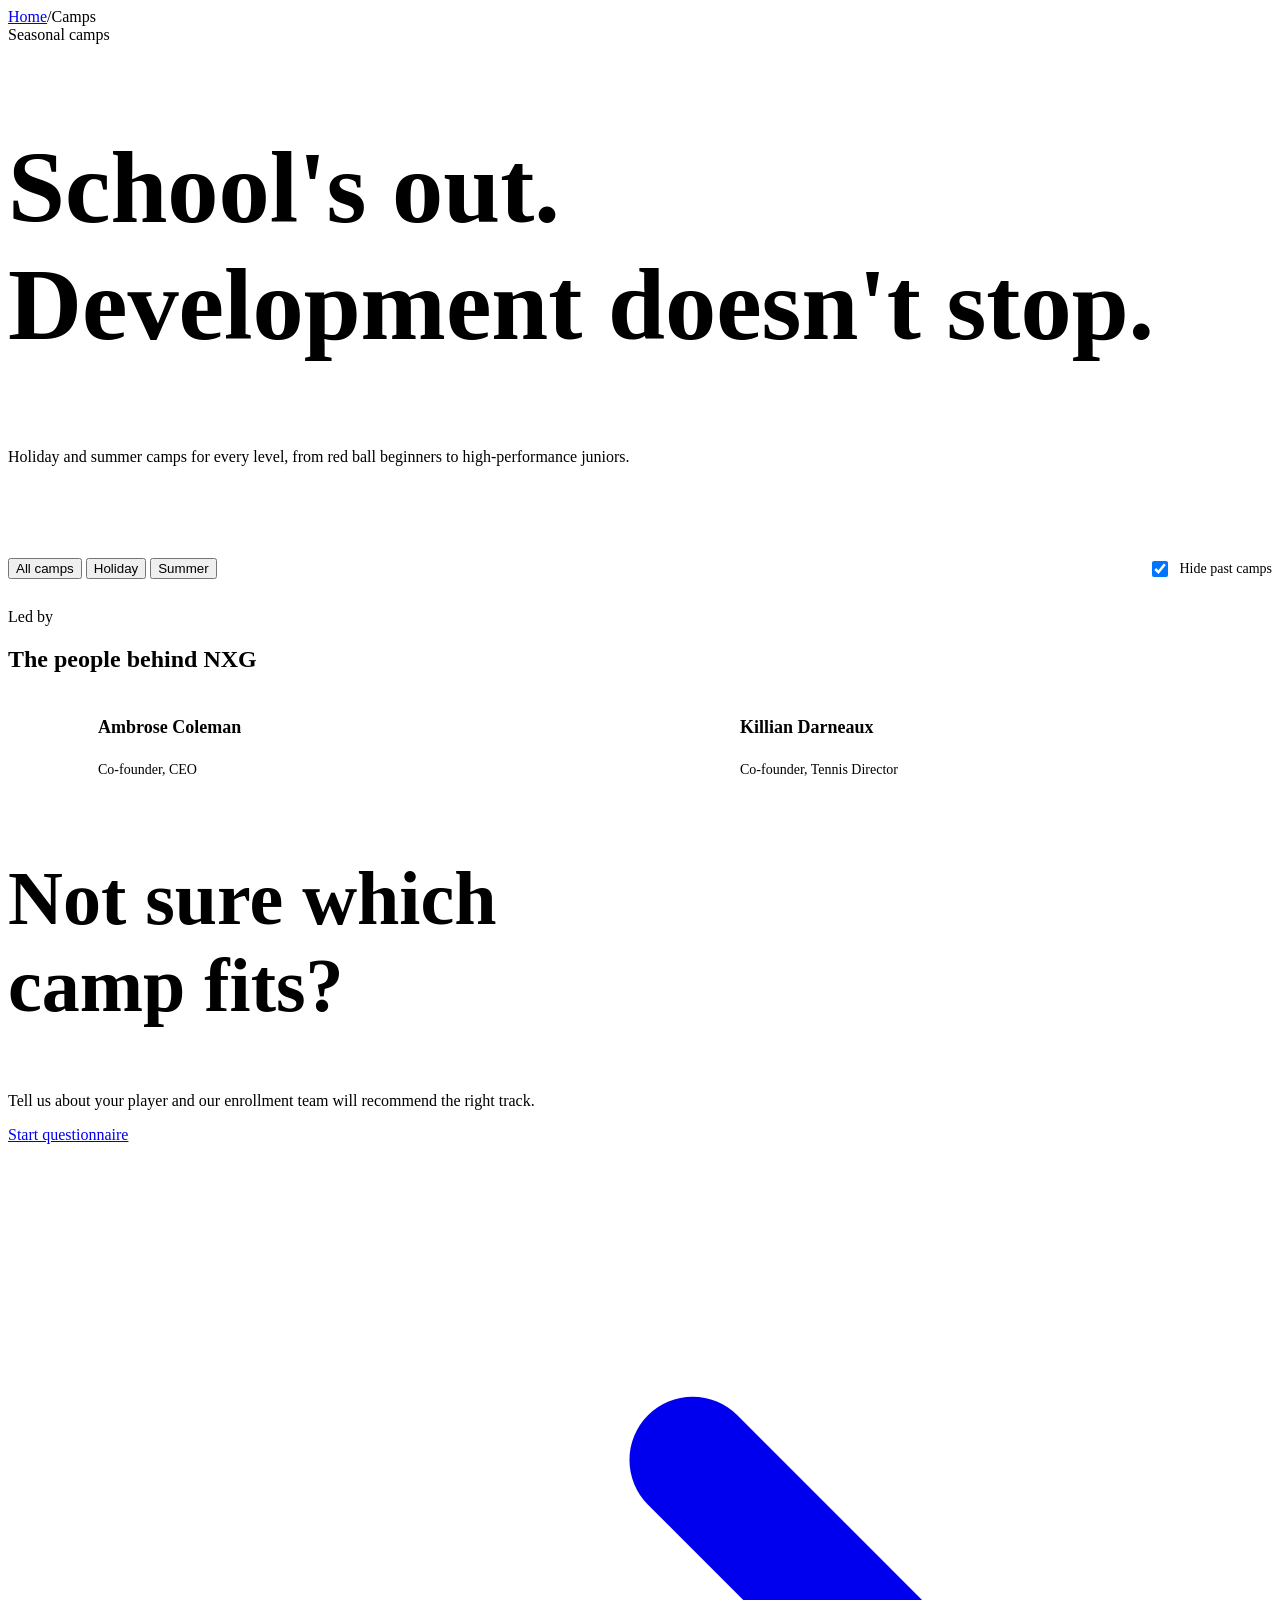
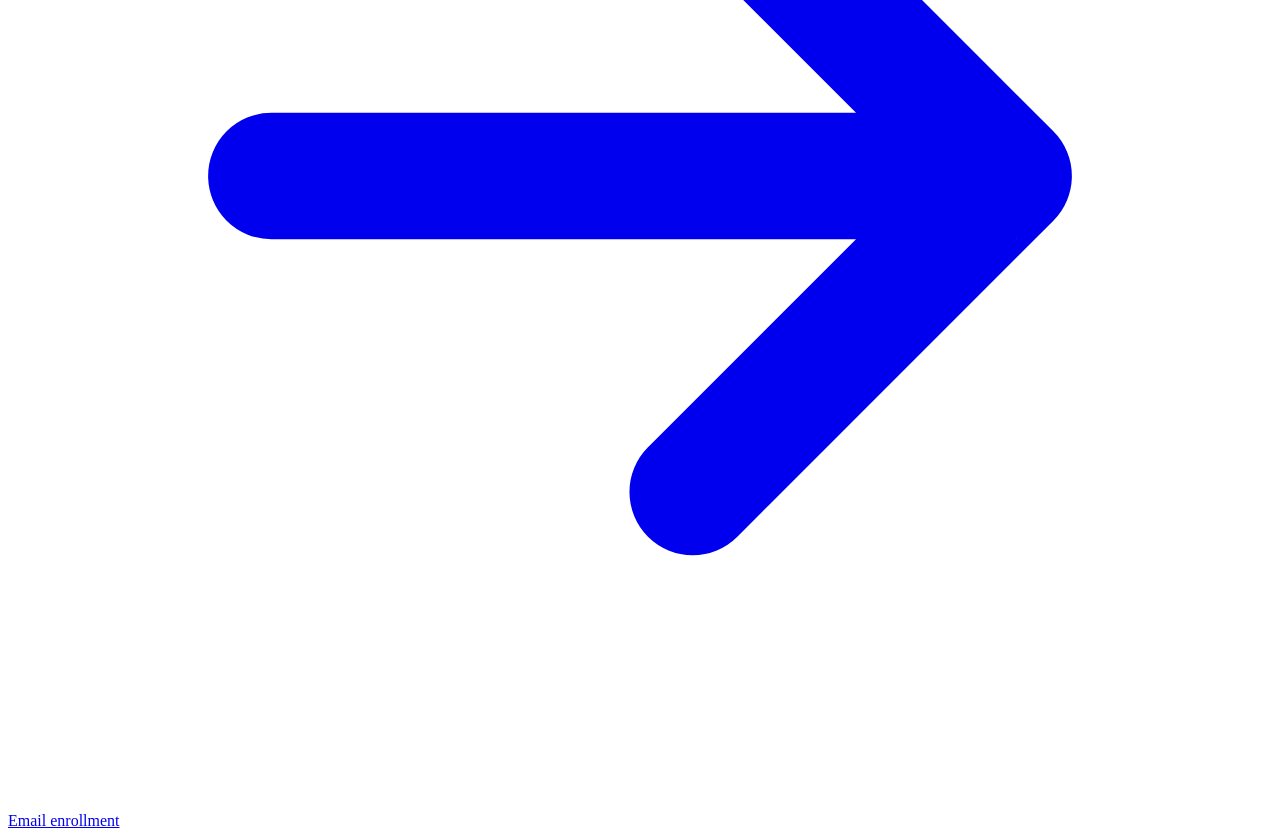
==== camps.html @ feb455d2 "Add files via upload" ====
<!doctype html>
<html lang="en" class="no-js">
<head>
<meta charset="utf-8">
<meta name="viewport" content="width=device-width, initial-scale=1">
<title>Camps | NXG Tennis</title>
<meta name="description" content="NXG Tennis camps: Thanksgiving, Christmas, Spring Break and Summer. 3-hour and 5-hour options, max 6 players per coach.">
<link rel="preconnect" href="https://fonts.googleapis.com">
<link rel="preconnect" href="https://fonts.gstatic.com" crossorigin>
<link href="https://fonts.googleapis.com/css2?family=Barlow+Condensed:wght@700;800&family=Inter:wght@400;500;600;700;800;900&display=swap" rel="stylesheet">
<link rel="stylesheet" href="assets/styles.css">
<style>
  .perks{display:grid;grid-template-columns:repeat(4,1fr);gap:12px;margin-top:40px}
  .perk{display:flex;gap:12px;align-items:center;background:rgba(255,255,255,.06);border:1px solid rgba(255,255,255,.1);border-radius:14px;padding:14px 16px;font-size:14px;color:rgba(255,255,255,.85)}
  .perk svg{width:22px;height:22px;color:var(--blue-400);flex-shrink:0}

  .filters{display:flex;justify-content:space-between;align-items:center;gap:16px;flex-wrap:wrap;margin-bottom:28px}
  .camp-list{display:grid;gap:20px}
  .camp{display:grid;grid-template-columns:300px 1fr;border:1px solid var(--line);border-radius:var(--radius);overflow:hidden;background:#fff;transition:box-shadow .3s, transform .3s}
  .camp:hover{box-shadow:var(--shadow-lg)}
  .camp.past{opacity:.55}
  .camp-head{position:relative;color:#fff;padding:28px;display:flex;flex-direction:column;isolation:isolate;overflow:hidden;background:var(--ink-2)}
  .camp-head::before{content:"";position:absolute;inset:0;z-index:-1;background:radial-gradient(320px 240px at 100% 0%, var(--c), transparent 70%), linear-gradient(170deg, color-mix(in srgb, var(--c) 35%, #0a0c11), #0a0c11)}
  .camp-head::after{content:"";position:absolute;right:-60px;bottom:-60px;width:180px;height:180px;border-radius:50%;border:28px solid rgba(255,255,255,.06);z-index:-1}
  .camp-head h3{font-size:40px;margin-top:14px}
  .camp-head .date{display:flex;align-items:center;gap:8px;margin-top:auto;padding-top:24px;font-weight:700;font-size:18px}
  .camp-head .date svg{width:20px;height:20px}
  .camp-head .where{font-size:14px;opacity:.75;margin-top:4px}
  .camp-head p{font-size:14px;opacity:.75;margin-top:8px}
  .tracks{display:grid;grid-template-columns:1fr 1fr}
  .track{padding:26px 28px;display:flex;flex-direction:column;gap:6px}
  .track + .track{border-left:1px solid var(--line)}
  .track .lvl{font-size:12px;font-weight:700;letter-spacing:.12em;text-transform:uppercase;color:var(--muted)}
  .track h4{font-size:18px}
  .track .balls{font-size:13px;color:var(--muted)}
  .track .row{display:flex;gap:16px;flex-wrap:wrap;font-size:14px;margin-top:6px}
  .track .row span{display:flex;align-items:center;gap:6px}
  .track .row svg{width:16px;height:16px;color:var(--blue)}
  .track .focus{font-size:13px;color:var(--muted);margin-top:4px}
  .track .focus b{color:var(--text);font-weight:600}
  .track .buy{display:flex;align-items:flex-end;justify-content:space-between;gap:12px;margin-top:auto;padding-top:18px}
  .price{font-family:var(--display);font-weight:800;font-size:40px;line-height:1}
  .price small{font-family:var(--body);font-size:13px;font-weight:500;color:var(--muted);margin-left:4px}

  .flex-card{display:grid;grid-template-columns:1.2fr 1fr 1fr;gap:0;border-radius:var(--radius);overflow:hidden;background:var(--blue);color:#fff;margin-top:20px}
  .flex-card > div{padding:32px}
  .flex-card > div + div{border-left:1px solid rgba(255,255,255,.18)}
  .flex-card h3{font-size:40px}
  .flex-card p{opacity:.85;margin-top:8px;font-size:15px}
  .flex-card .price{font-size:52px}
  .flex-card .price small{color:rgba(255,255,255,.75)}
  .flex-card .lbl{font-weight:600;opacity:.85;margin-bottom:8px}

  .founders{display:grid;grid-template-columns:1fr 1fr;gap:20px}
  .founder{display:flex;gap:18px;align-items:center}
  .avatar{width:72px;height:72px;border-radius:50%;background:linear-gradient(135deg,var(--blue),#062a7a);color:#fff;display:grid;place-items:center;font-family:var(--display);font-weight:800;font-size:28px;flex-shrink:0}
  .founder h4{font-size:18px}
  .founder p{color:var(--muted);font-size:14px}

  .empty{padding:40px;text-align:center;color:var(--muted);border:1px dashed var(--line);border-radius:var(--radius)}

  @media (max-width:1000px){
    .perks{grid-template-columns:1fr 1fr}
    .camp{grid-template-columns:1fr}
    .flex-card{grid-template-columns:1fr}
    .flex-card > div + div{border-left:0;border-top:1px solid rgba(255,255,255,.18)}
  }
  @media (max-width:640px){
    .perks{grid-template-columns:1fr}
    .tracks{grid-template-columns:1fr}
    .track + .track{border-left:0;border-top:1px solid var(--line)}
    .founders{grid-template-columns:1fr}
    .seg{width:100%;overflow-x:auto}
  }
</style>
</head>
<body>
<div data-header></div>

<main id="main">
  <section class="page-hero">
    <div class="wrap">
      <nav class="crumbs" aria-label="Breadcrumb"><a href="index.html">Home</a><span>/</span><span>Camps</span></nav>
      <span class="eyebrow">Seasonal camps</span>
      <h1 class="display h2" style="font-size:clamp(52px,8vw,104px)">School's out.<br><span class="accent">Development doesn't stop.</span></h1>
      <p class="lead">Holiday and summer camps for every level, from red ball beginners to high-performance juniors.</p>
      <div class="perks">
        <div class="perk"><svg viewBox="0 0 24 24" fill="none" stroke="currentColor" stroke-width="2" stroke-linecap="round" stroke-linejoin="round"><circle cx="12" cy="12" r="9"/><path d="M12 7v5l3 2"/></svg>3-hour &amp; 5-hour options</div>
        <div class="perk"><svg viewBox="0 0 24 24" fill="none" stroke="currentColor" stroke-width="2" stroke-linecap="round" stroke-linejoin="round"><circle cx="9" cy="8" r="3.5"/><circle cx="17" cy="9.5" r="2.5"/><path d="M2.5 20c.8-3.6 3.4-5.5 6.5-5.5s5.7 1.9 6.5 5.5M15 14.6c2.8-.4 5.4 1.2 6.3 4.4"/></svg>Max 6 players per coach</div>
        <div class="perk"><svg viewBox="0 0 24 24" fill="none" stroke="currentColor" stroke-width="2" stroke-linecap="round" stroke-linejoin="round"><path d="M2 9l10-5 10 5-10 5z"/><path d="M6 11v5c3 2 9 2 12 0v-5"/></svg>College players coaching</div>
        <div class="perk"><svg viewBox="0 0 24 24" fill="none" stroke="currentColor" stroke-width="2" stroke-linecap="round" stroke-linejoin="round"><rect x="3" y="4" width="18" height="17" rx="2"/><path d="M8 2v4M16 2v4M3 10h18"/></svg>Flexible weekly summer option</div>
      </div>
    </div>
  </section>

  <section class="section">
    <div class="wrap">
      <div class="filters">
        <div class="seg" role="tablist" id="campFilter">
          <button role="tab" data-f="all" aria-selected="true">All camps</button>
          <button role="tab" data-f="holiday" aria-selected="false">Holiday</button>
          <button role="tab" data-f="summer" aria-selected="false">Summer</button>
        </div>
        <label style="display:flex;gap:8px;align-items:center;font-size:14px;color:var(--muted);cursor:pointer">
          <input type="checkbox" id="hidePast" checked style="accent-color:var(--blue);width:16px;height:16px"> Hide past camps
        </label>
      </div>
      <div class="camp-list" id="campList"></div>
      <div id="flexSlot"></div>
    </div>
  </section>

  <section class="section bg-mist">
    <div class="wrap">
      <div class="section-head reveal">
        <div>
          <span class="eyebrow">Led by</span>
          <h2 class="display h2">The people behind <span class="accent">NXG</span></h2>
        </div>
      </div>
      <div class="founders">
        <div class="card founder reveal"><div class="avatar">AC</div><div><h4>Ambrose Coleman</h4><p>Co-founder, CEO</p></div></div>
        <div class="card founder reveal" data-delay="100"><div class="avatar">KD</div><div><h4>Killian Darneaux</h4><p>Co-founder, Tennis Director</p></div></div>
      </div>
    </div>
  </section>

  <section class="section">
    <div class="wrap">
      <div class="cta-band reveal">
        <div class="ring"></div>
        <div>
          <h2 class="display h2" style="font-size:clamp(44px,6vw,76px)">Not sure which<br>camp fits?</h2>
          <p>Tell us about your player and our enrollment team will recommend the right track.</p>
        </div>
        <div class="actions">
          <a class="btn btn-white" href="trial-form.html">Start questionnaire <svg viewBox="0 0 24 24" fill="none" stroke="currentColor" stroke-width="2.4" stroke-linecap="round" stroke-linejoin="round"><path d="M5 12h14M13 6l6 6-6 6"/></svg></a>
          <a class="btn btn-ghost" href="mailto:enrollment@nxg.tennis">Email enrollment</a>
        </div>
      </div>
    </div>
  </section>
</main>

<div data-footer></div>
<script src="assets/site.js"></script>
<script src="assets/camps-data.js"></script>
<script>
(function () {
  const D = window.NXG_CAMPS, A = window.NXG.arrow;
  const list = document.getElementById('campList');
  const hidePast = document.getElementById('hidePast');
  let filter = 'all';
  const ico = {
    cal: '<svg viewBox="0 0 24 24" fill="none" stroke="currentColor" stroke-width="2" stroke-linecap="round" stroke-linejoin="round"><rect x="3" y="4" width="18" height="17" rx="2"/><path d="M8 2v4M16 2v4M3 10h18"/></svg>',
    clock: '<svg viewBox="0 0 24 24" fill="none" stroke="currentColor" stroke-width="2" stroke-linecap="round" stroke-linejoin="round"><circle cx="12" cy="12" r="9"/><path d="M12 7v5l3 2"/></svg>',
    pin: '<svg viewBox="0 0 24 24" fill="none" stroke="currentColor" stroke-width="2" stroke-linecap="round" stroke-linejoin="round"><path d="M12 21s-7-6.2-7-11.5a7 7 0 0 1 14 0C19 14.8 12 21 12 21z"/><circle cx="12" cy="9.5" r="2.5"/></svg>'
  };
  const next = D.next();

  function render() {
    const rows = D.camps.filter(c => {
      if (filter === 'summer' && c.season !== 'Summer') return false;
      if (filter === 'holiday' && c.season === 'Summer') return false;
      if (hidePast.checked && D.status(c) === 'past') return false;
      return true;
    });
    list.innerHTML = rows.length ? rows.map(c => {
      const st = D.status(c);
      const badge = st === 'now' ? '<span class="badge live" style="background:#fff;color:#111">Happening now</span>'
        : st === 'past' ? '<span class="badge dark">Completed</span>'
        : (next && next.id === c.id) ? '<span class="badge ball">Next up</span>'
        : `<span class="badge dark">${c.season}</span>`;
      return `
      <article class="camp${st === 'past' ? ' past' : ''}" id="${c.id}">
        <div class="camp-head" style="--c:${c.color}">
          <div>${badge}</div>
          <h3 class="display">${c.name}</h3>
          <p>${c.tagline}</p>
          <div class="date">${ico.cal}${c.dates}</div>
          ${c.location ? `<div class="where">${c.location}</div>` : ''}
        </div>
        <div class="tracks">
          ${c.tracks.map(t => `
            <div class="track">
              <span class="lvl">${t.hours}-hour camp</span>
              <h4>${t.label}</h4>
              <span class="balls">${t.balls}</span>
              <div class="row"><span>${ico.clock}${t.time}</span>${c.location ? `<span>${ico.pin}${c.location}</span>` : ''}</div>
              ${t.focus ? `<p class="focus"><b>Focus:</b> ${t.focus}</p>` : ''}
              <div class="buy">
                <div class="price">${t.price}<small>/ ${t.unit}</small></div>
                ${st === 'past'
                  ? '<span class="badge muted">Closed</span>'
                  : `<a class="btn btn-primary btn-sm" href="${t.link}" target="_blank" rel="noopener">Register ${A}</a>`}
              </div>
            </div>`).join('')}
        </div>
      </article>`;
    }).join('') : '<div class="empty">No camps match this filter right now. Check back soon or <a href="mailto:enrollment@nxg.tennis" style="color:var(--blue);font-weight:600">email us</a>.</div>';

    document.getElementById('flexSlot').innerHTML = (filter !== 'holiday') ? `
      <div class="flex-card">
        <div>
          <span class="badge dark">Flexible enrollment</span>
          <h3 class="display" style="margin-top:12px">Only need one week of summer camp?</h3>
          <p>No need to register for the entire summer session! Choose the week that works best for your schedule.</p>
        </div>
        ${D.flex.map(f => `
          <div>
            <div class="lbl">${f.label}</div>
            <div class="price">${f.price}<small>/ ${f.unit}</small></div>
            <a class="btn btn-white btn-sm" style="margin-top:18px" href="${f.link}" target="_blank" rel="noopener">Pick a week ${A}</a>
          </div>`).join('')}
      </div>` : '';
  }

  document.querySelectorAll('#campFilter button').forEach(b => b.addEventListener('click', () => {
    filter = b.dataset.f;
    document.querySelectorAll('#campFilter button').forEach(x => x.setAttribute('aria-selected', x === b));
    render();
  }));
  hidePast.addEventListener('change', render);
  render();
})();
</script>
</body>
</html>
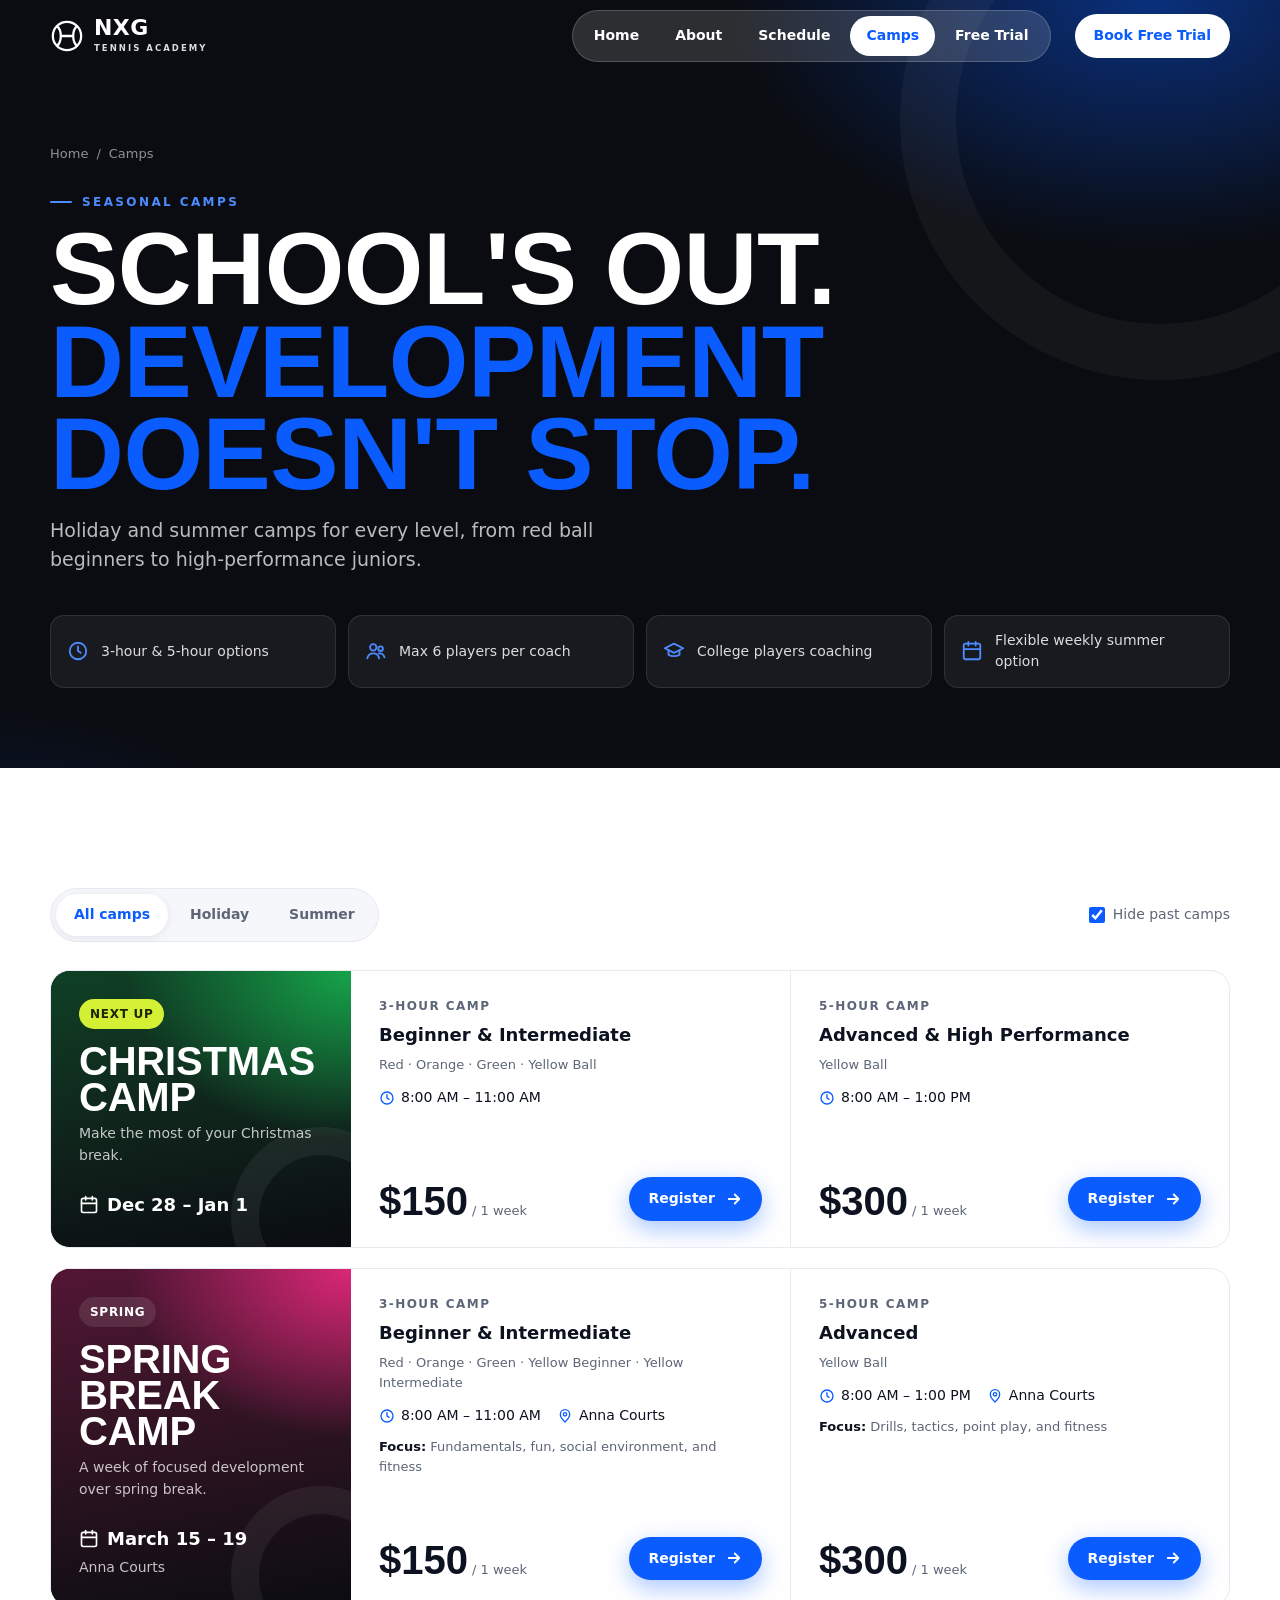
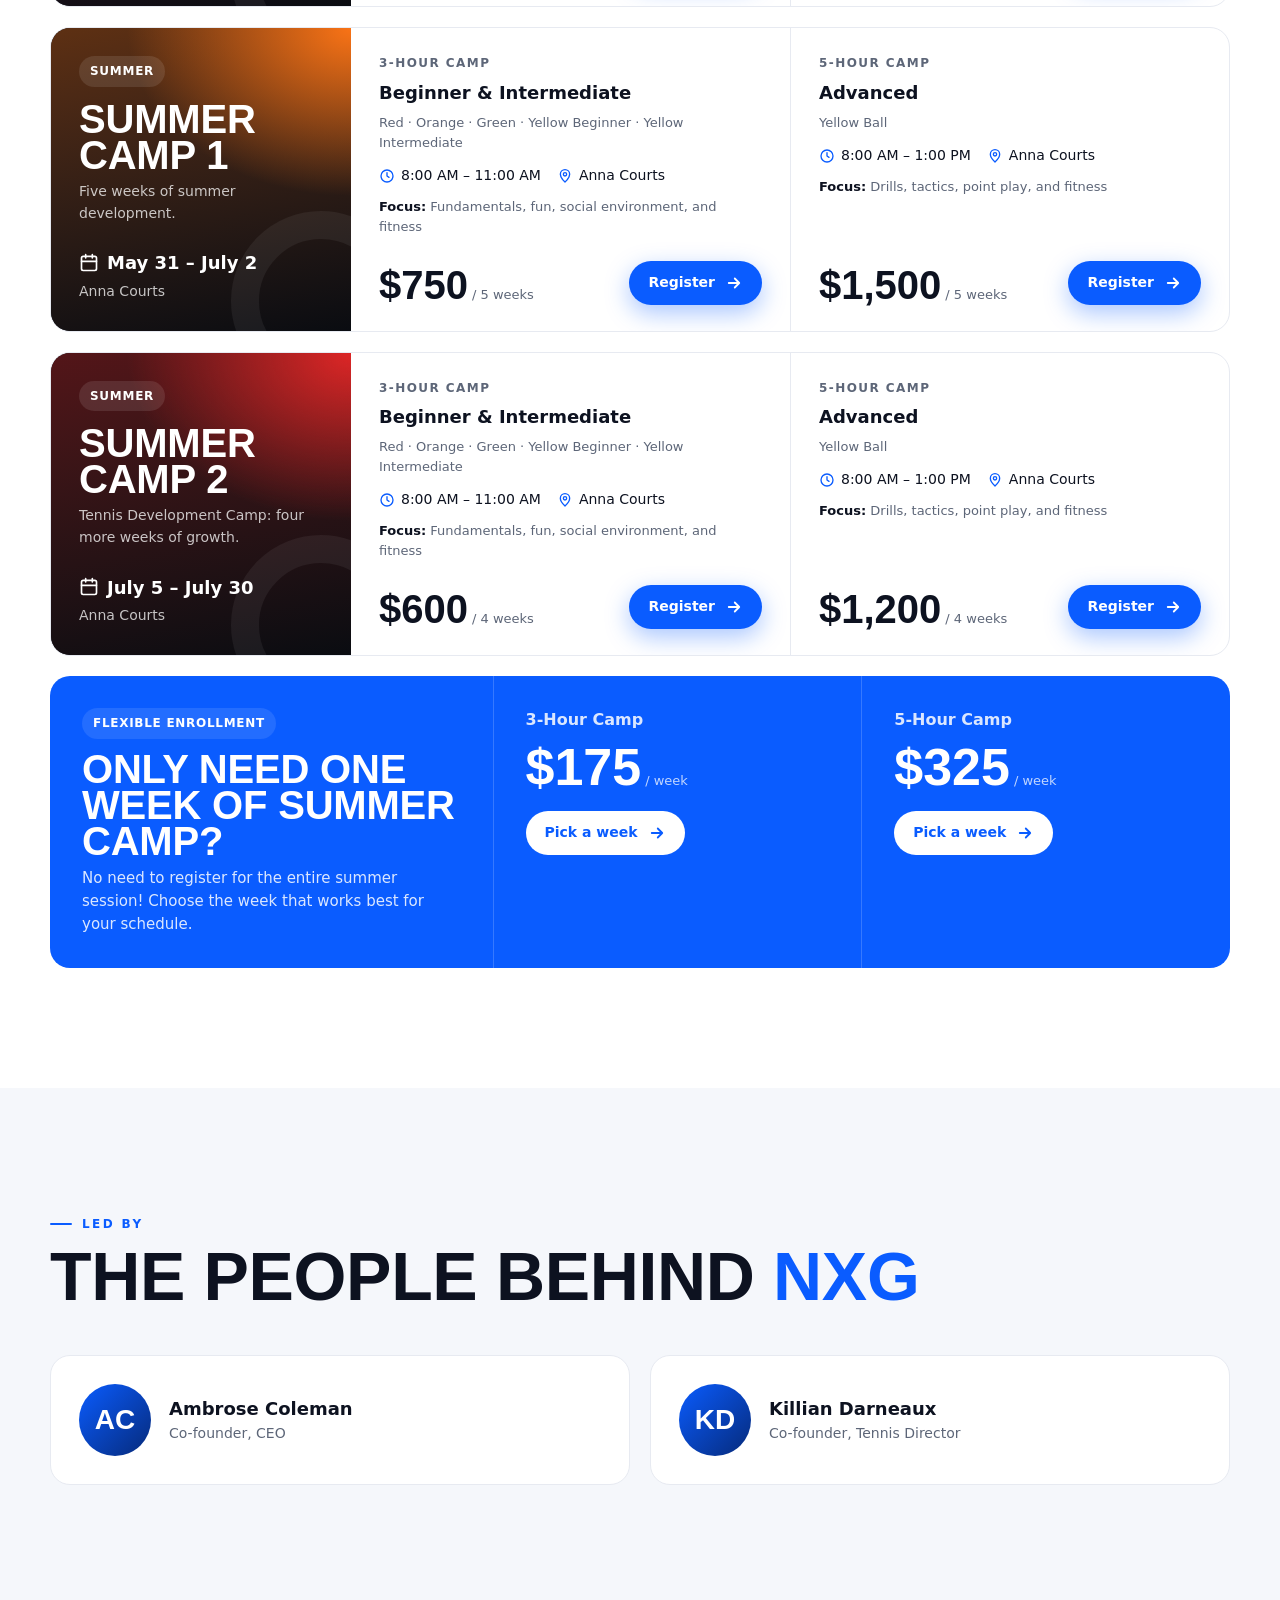
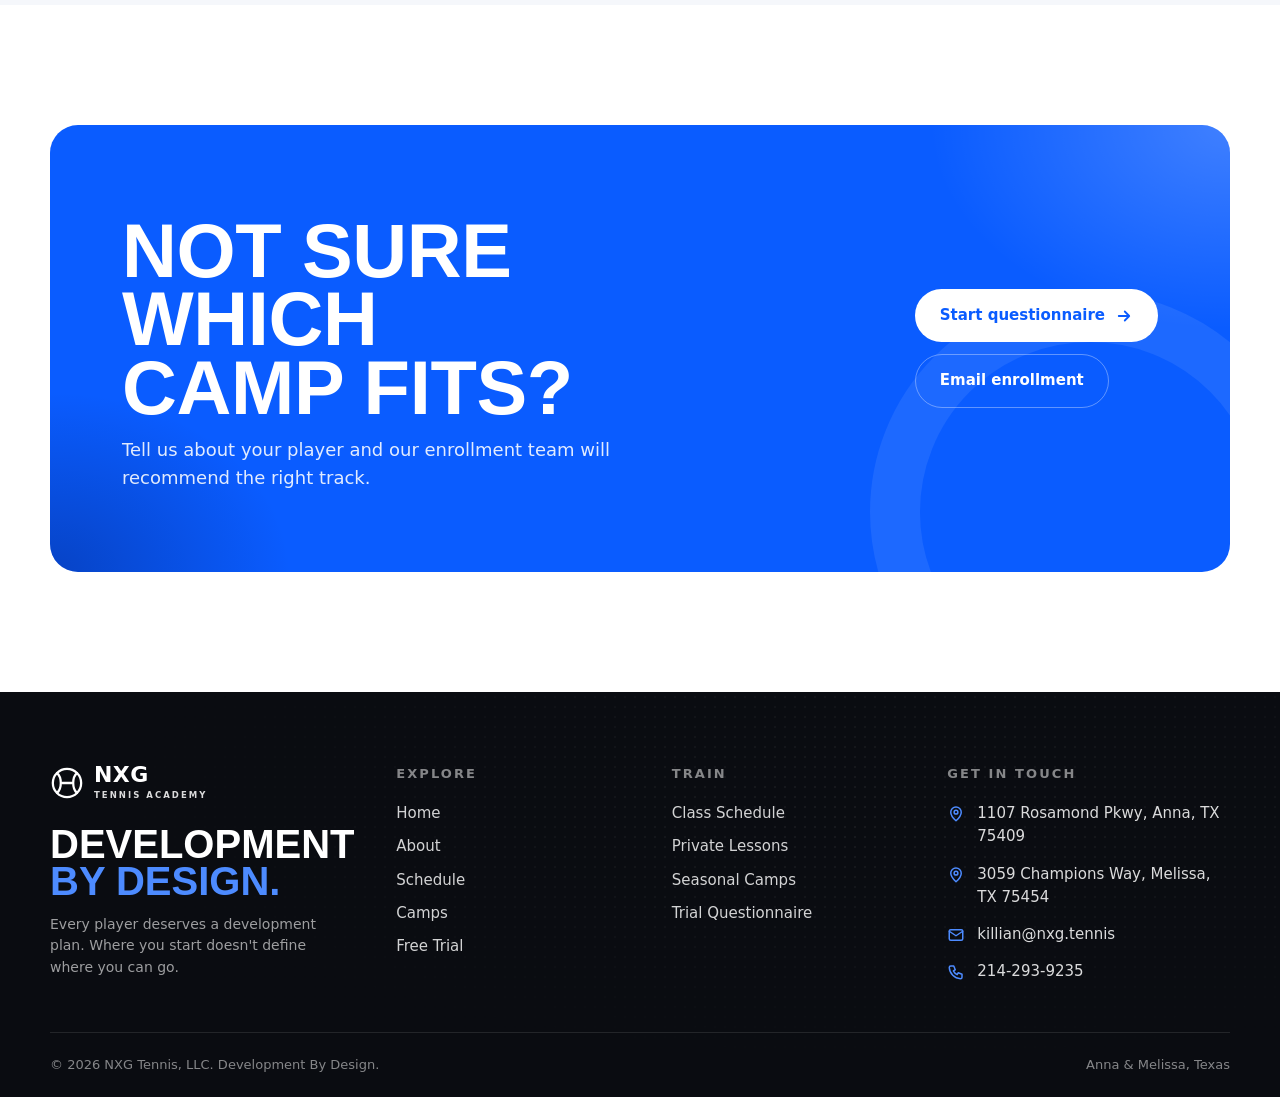
==== commit eb9a5f79: "Send questionnaire and contact links to killian@nxg.tennis - Route FormSubmit delivery and email fal" ====
--- a/camps.html
+++ b/camps.html
@@ -135,7 +135,7 @@
         </div>
         <div class="actions">
           <a class="btn btn-white" href="trial-form.html">Start questionnaire <svg viewBox="0 0 24 24" fill="none" stroke="currentColor" stroke-width="2.4" stroke-linecap="round" stroke-linejoin="round"><path d="M5 12h14M13 6l6 6-6 6"/></svg></a>
-          <a class="btn btn-ghost" href="mailto:enrollment@nxg.tennis">Email enrollment</a>
+          <a class="btn btn-ghost" href="mailto:killian@nxg.tennis">Email enrollment</a>
         </div>
       </div>
     </div>
@@ -197,7 +197,7 @@
             </div>`).join('')}
         </div>
       </article>`;
-    }).join('') : '<div class="empty">No camps match this filter right now. Check back soon or <a href="mailto:enrollment@nxg.tennis" style="color:var(--blue);font-weight:600">email us</a>.</div>';
+    }).join('') : '<div class="empty">No camps match this filter right now. Check back soon or <a href="mailto:killian@nxg.tennis" style="color:var(--blue);font-weight:600">email us</a>.</div>';
 
     document.getElementById('flexSlot').innerHTML = (filter !== 'holiday') ? `
       <div class="flex-card">
--- a/assets/styles.css
+++ b/assets/styles.css
@@ -0,0 +1,186 @@
+/* NXG Tennis — shared styles */
+:root{
+  --blue:#0a5cff;
+  --blue-600:#004ae6;
+  --blue-400:#4d8bff;
+  --blue-50:#eef3ff;
+  --ink:#0a0c11;
+  --ink-2:#12151d;
+  --ink-3:#1b1f2a;
+  --white:#ffffff;
+  --bg:#ffffff;
+  --mist:#f5f7fb;
+  --line:#e7eaf1;
+  --text:#0d1220;
+  --muted:#5d6678;
+  --ball:#d4f034;
+  --radius:20px;
+  --radius-sm:12px;
+  --shadow:0 1px 2px rgba(13,18,32,.04), 0 8px 24px rgba(13,18,32,.06);
+  --shadow-lg:0 24px 60px rgba(13,18,32,.12);
+  --display:'Barlow Condensed', 'Arial Narrow', sans-serif;
+  --body:'Inter', system-ui, -apple-system, sans-serif;
+  --header-h:72px;
+}
+*,*::before,*::after{box-sizing:border-box}
+*{margin:0;padding:0}
+html{scroll-behavior:smooth;scroll-padding-top:calc(var(--header-h) + 16px)}
+body{font-family:var(--body);color:var(--text);background:var(--bg);-webkit-font-smoothing:antialiased;line-height:1.55;overflow-x:hidden}
+a{color:inherit;text-decoration:none}
+img,svg{display:block;max-width:100%}
+button,input,select,textarea{font:inherit;color:inherit}
+:focus-visible{outline:3px solid var(--blue-400);outline-offset:3px;border-radius:6px}
+.wrap{width:min(1180px,100% - 32px);margin-inline:auto}
+.sr-only{position:absolute;width:1px;height:1px;overflow:hidden;clip:rect(0 0 0 0);white-space:nowrap}
+
+/* ---------- Header ---------- */
+.site-header{position:fixed;inset:0 0 auto 0;z-index:100;height:var(--header-h);display:flex;align-items:center;transition:background .3s, box-shadow .3s, backdrop-filter .3s}
+.site-header .wrap{display:flex;align-items:center;gap:24px}
+.site-header.solid,.site-header.scrolled{background:rgba(10,92,255,.94);backdrop-filter:saturate(1.4) blur(14px);-webkit-backdrop-filter:saturate(1.4) blur(14px);box-shadow:0 6px 24px rgba(0,30,110,.18)}
+.brand{display:flex;align-items:center;gap:10px;color:#fff;flex-shrink:0}
+.brand svg{width:34px;height:34px}
+.brand b{font-weight:900;font-size:22px;letter-spacing:.02em;line-height:1;display:block}
+.brand small{display:block;font-size:8.5px;letter-spacing:.24em;font-weight:600;opacity:.85;margin-top:3px}
+.nav-links{display:flex;gap:4px;margin-left:auto;background:rgba(255,255,255,.14);border:1px solid rgba(255,255,255,.18);padding:5px;border-radius:999px}
+.nav-links a{color:#fff;font-weight:600;font-size:14px;padding:9px 16px;border-radius:999px;transition:background .2s, color .2s}
+.nav-links a:hover{background:rgba(255,255,255,.14)}
+.nav-links a[aria-current="page"]{background:#fff;color:var(--blue)}
+.header-cta{flex-shrink:0}
+.burger{display:none;margin-left:auto;width:44px;height:44px;border:0;background:rgba(255,255,255,.14);border-radius:12px;cursor:pointer;place-items:center}
+.burger span{display:block;width:20px;height:2px;background:#fff;border-radius:2px;transition:transform .3s, opacity .3s}
+.burger span+span{margin-top:5px}
+.burger[aria-expanded="true"] span:nth-child(1){transform:translateY(7px) rotate(45deg)}
+.burger[aria-expanded="true"] span:nth-child(2){opacity:0}
+.burger[aria-expanded="true"] span:nth-child(3){transform:translateY(-7px) rotate(-45deg)}
+.mobile-nav{position:fixed;inset:var(--header-h) 0 auto 0;z-index:99;background:var(--blue);padding:8px 16px 24px;transform:translateY(calc(-100% - var(--header-h) - 40px));visibility:hidden;transition:transform .35s cubic-bezier(.2,.8,.2,1), visibility 0s .35s;box-shadow:0 20px 40px rgba(0,30,110,.3)}
+.mobile-nav.open{transform:none;visibility:visible;transition:transform .35s cubic-bezier(.2,.8,.2,1)}
+.mobile-nav a{display:flex;justify-content:space-between;align-items:center;color:#fff;font-weight:700;font-size:20px;padding:16px 4px;border-bottom:1px solid rgba(255,255,255,.18)}
+.mobile-nav a[aria-current="page"]{color:#cfe0ff}
+.mobile-nav a.btn{margin-top:20px;width:100%;justify-content:center;color:var(--blue);font-size:16px;padding:16px;border-bottom:0}
+
+/* ---------- Buttons ---------- */
+.btn{display:inline-flex;align-items:center;gap:10px;font-weight:700;font-size:15px;padding:14px 24px;border-radius:999px;border:1.5px solid transparent;cursor:pointer;transition:transform .2s, background .2s, box-shadow .2s, border-color .2s, color .2s;white-space:nowrap}
+.btn svg{width:18px;height:18px;transition:transform .2s}
+.btn:hover svg{transform:translateX(3px)}
+.btn:active{transform:scale(.98)}
+.btn-primary{background:var(--blue);color:#fff;box-shadow:0 8px 24px rgba(10,92,255,.35)}
+.btn-primary:hover{background:var(--blue-600);box-shadow:0 10px 30px rgba(10,92,255,.45)}
+.btn-white{background:#fff;color:var(--blue)}
+.btn-white:hover{box-shadow:0 8px 24px rgba(0,0,0,.18)}
+.btn-ghost{border-color:rgba(255,255,255,.35);color:#fff}
+.btn-ghost:hover{border-color:#fff;background:rgba(255,255,255,.08)}
+.btn-outline{border-color:var(--line);color:var(--text);background:#fff}
+.btn-outline:hover{border-color:var(--blue);color:var(--blue)}
+.btn-sm{padding:10px 18px;font-size:14px}
+.btn-block{width:100%;justify-content:center}
+
+/* ---------- Type ---------- */
+.eyebrow{display:inline-flex;align-items:center;gap:10px;font-size:12px;font-weight:700;letter-spacing:.2em;text-transform:uppercase;color:var(--blue)}
+.eyebrow::before{content:"";width:22px;height:2px;background:currentColor;border-radius:2px}
+.display{font-family:var(--display);font-weight:800;text-transform:uppercase;line-height:.9;letter-spacing:-.005em}
+.h1{font-size:clamp(56px,10vw,140px)}
+.h2{font-size:clamp(40px,5.4vw,68px);margin-top:12px}
+.h3{font-size:clamp(28px,3vw,36px)}
+.accent{color:var(--blue)}
+.lead{font-size:clamp(17px,1.6vw,19px);color:var(--muted);max-width:600px;margin-top:16px}
+.section{padding:clamp(72px,10vw,120px) 0}
+.section-head{display:flex;justify-content:space-between;align-items:flex-end;gap:24px;flex-wrap:wrap;margin-bottom:48px}
+.bg-mist{background:var(--mist)}
+.bg-ink{background:var(--ink);color:#fff}
+.bg-ink .lead{color:rgba(255,255,255,.7)}
+
+/* ---------- Page hero (inner pages) ---------- */
+.page-hero{position:relative;background:var(--ink);color:#fff;padding:calc(var(--header-h) + 72px) 0 80px;overflow:hidden;isolation:isolate}
+.page-hero::before{content:"";position:absolute;inset:0;z-index:-1;background:
+  radial-gradient(700px 420px at 90% 0%, rgba(10,92,255,.45), transparent 60%),
+  radial-gradient(500px 360px at 0% 120%, rgba(10,92,255,.2), transparent 60%)}
+.page-hero::after{content:"";position:absolute;right:-140px;top:-140px;width:520px;height:520px;border-radius:50%;border:56px solid rgba(255,255,255,.04);z-index:-1}
+.page-hero .lead{color:rgba(255,255,255,.72)}
+.page-hero .eyebrow{color:var(--blue-400)}
+.crumbs{display:flex;gap:8px;font-size:13px;color:rgba(255,255,255,.55);margin-bottom:22px}
+.crumbs a:hover{color:#fff}
+
+/* ---------- Cards ---------- */
+.card{background:#fff;border:1px solid var(--line);border-radius:var(--radius);padding:28px;transition:transform .3s, box-shadow .3s, border-color .3s}
+.card.hover:hover{transform:translateY(-4px);box-shadow:var(--shadow-lg);border-color:transparent}
+.icon-badge{width:48px;height:48px;border-radius:14px;background:var(--blue-50);color:var(--blue);display:grid;place-items:center}
+.icon-badge svg{width:24px;height:24px}
+.grid-3{display:grid;grid-template-columns:repeat(3,1fr);gap:20px}
+.grid-2{display:grid;grid-template-columns:repeat(2,1fr);gap:20px}
+
+/* ---------- Embeds ---------- */
+.embed-shell{background:#fff;border:1px solid var(--line);border-radius:var(--radius);box-shadow:var(--shadow);overflow:hidden;position:relative}
+.embed-shell iframe{display:block;width:100%;border:0;min-height:520px;transition:height .25s}
+.embed-loading{position:absolute;inset:0;display:grid;place-items:center;background:#fff;color:var(--muted);font-size:14px;pointer-events:none;transition:opacity .3s}
+.embed-loading.done{opacity:0}
+.spinner{width:34px;height:34px;border-radius:50%;border:3px solid var(--blue-50);border-top-color:var(--blue);animation:spin .9s linear infinite;margin:0 auto 12px}
+@keyframes spin{to{transform:rotate(360deg)}}
+.embed-foot{display:flex;justify-content:space-between;align-items:center;gap:12px;flex-wrap:wrap;padding:14px 20px;border-top:1px solid var(--line);font-size:13px;color:var(--muted);background:var(--mist)}
+.embed-foot a{color:var(--blue);font-weight:600}
+
+/* ---------- Segmented tabs ---------- */
+.seg{display:inline-flex;gap:4px;background:var(--mist);border:1px solid var(--line);padding:5px;border-radius:999px}
+.seg button{border:0;background:none;font-weight:600;font-size:14px;padding:10px 18px;border-radius:999px;cursor:pointer;color:var(--muted);transition:background .2s,color .2s,box-shadow .2s}
+.seg button[aria-selected="true"]{background:#fff;color:var(--blue);box-shadow:0 2px 8px rgba(13,18,32,.08)}
+
+/* ---------- CTA band ---------- */
+.cta-band{position:relative;overflow:hidden;border-radius:28px;background:var(--blue);color:#fff;padding:clamp(48px,7vw,80px) clamp(28px,6vw,72px);isolation:isolate;display:grid;grid-template-columns:1.4fr 1fr;align-items:center;gap:32px}
+.cta-band::before{content:"";position:absolute;inset:0;z-index:-1;background:
+  radial-gradient(500px 340px at 100% 0%, rgba(255,255,255,.22), transparent 60%),
+  radial-gradient(400px 300px at 0% 100%, rgba(0,20,90,.35), transparent 60%)}
+.cta-band .ring{position:absolute;right:-80px;bottom:-160px;width:440px;height:440px;border-radius:50%;border:50px solid rgba(255,255,255,.08);z-index:-1}
+.cta-band p{opacity:.88;font-size:18px;margin-top:14px;max-width:520px}
+.cta-band .actions{display:flex;flex-direction:column;gap:12px;align-items:flex-start;justify-self:end}
+
+/* ---------- Footer ---------- */
+.site-footer{background:var(--ink);color:#fff;position:relative;overflow:hidden}
+.site-footer::before{content:"";position:absolute;inset:0;opacity:.5;pointer-events:none;
+  background-image:radial-gradient(rgba(255,255,255,.12) 1px, transparent 1.2px);background-size:10px 10px;
+  -webkit-mask-image:radial-gradient(ellipse at 70% 30%, #000, transparent 65%);mask-image:radial-gradient(ellipse at 70% 30%, #000, transparent 65%)}
+.foot-grid{position:relative;display:grid;grid-template-columns:1.3fr 1fr 1fr 1.2fr;gap:40px;padding:72px 0 48px}
+.foot-grid h4{font-size:13px;letter-spacing:.16em;text-transform:uppercase;color:rgba(255,255,255,.5);margin-bottom:18px;font-weight:600}
+.foot-grid ul{list-style:none;display:grid;gap:10px;font-size:15px}
+.foot-grid ul a{color:rgba(255,255,255,.82);transition:color .2s}
+.foot-grid ul a:hover{color:#fff}
+.foot-tag{font-family:var(--display);font-weight:800;text-transform:uppercase;font-size:40px;line-height:.92;margin-top:24px}
+.foot-tag span{color:var(--blue-400)}
+.foot-desc{color:rgba(255,255,255,.6);font-size:14px;margin-top:14px;max-width:300px}
+.contact-item{display:flex;gap:12px;align-items:flex-start;font-size:15px;color:rgba(255,255,255,.85)}
+.contact-item svg{width:18px;height:18px;flex-shrink:0;margin-top:3px;color:var(--blue-400)}
+.contact-item+.contact-item{margin-top:14px}
+a.contact-item:hover{color:#fff}
+.foot-bottom{position:relative;border-top:1px solid rgba(255,255,255,.1);padding:22px 0;font-size:13px;color:rgba(255,255,255,.5);display:flex;justify-content:space-between;gap:12px;flex-wrap:wrap}
+
+/* ---------- Reveal ---------- */
+.reveal{opacity:0;transform:translateY(24px);transition:opacity .7s ease, transform .7s cubic-bezier(.2,.8,.2,1)}
+.reveal.in{opacity:1;transform:none}
+.no-js .reveal{opacity:1;transform:none}
+
+/* ---------- Pills / badges ---------- */
+.badge{display:inline-flex;align-items:center;gap:6px;font-size:12px;font-weight:700;letter-spacing:.06em;text-transform:uppercase;padding:6px 11px;border-radius:999px;background:var(--blue-50);color:var(--blue)}
+.badge.live::before{content:"";width:7px;height:7px;border-radius:50%;background:#22c55e;box-shadow:0 0 0 3px rgba(34,197,94,.2);animation:pulse 1.8s infinite}
+.badge.dark{background:rgba(255,255,255,.1);color:#fff}
+.badge.ball{background:var(--ball);color:#1d2400}
+.badge.muted{background:var(--mist);color:var(--muted)}
+@keyframes pulse{50%{box-shadow:0 0 0 6px rgba(34,197,94,0)}}
+
+/* ---------- Responsive ---------- */
+@media (max-width: 1000px){
+  .nav-links,.header-cta{display:none}
+  .burger{display:grid}
+  .grid-3{grid-template-columns:1fr}
+  .foot-grid{grid-template-columns:1fr 1fr}
+  .cta-band{grid-template-columns:1fr}
+  .cta-band .actions{justify-self:start}
+}
+@media (max-width: 640px){
+  .grid-2{grid-template-columns:1fr}
+  .foot-grid{grid-template-columns:1fr;gap:32px}
+  .section-head{margin-bottom:32px}
+  .btn{padding:13px 20px}
+}
+@media (prefers-reduced-motion: reduce){
+  html{scroll-behavior:auto}
+  *,*::before,*::after{animation-duration:.01ms!important;animation-iteration-count:1!important;transition-duration:.01ms!important}
+  .reveal{opacity:1;transform:none}
+}
